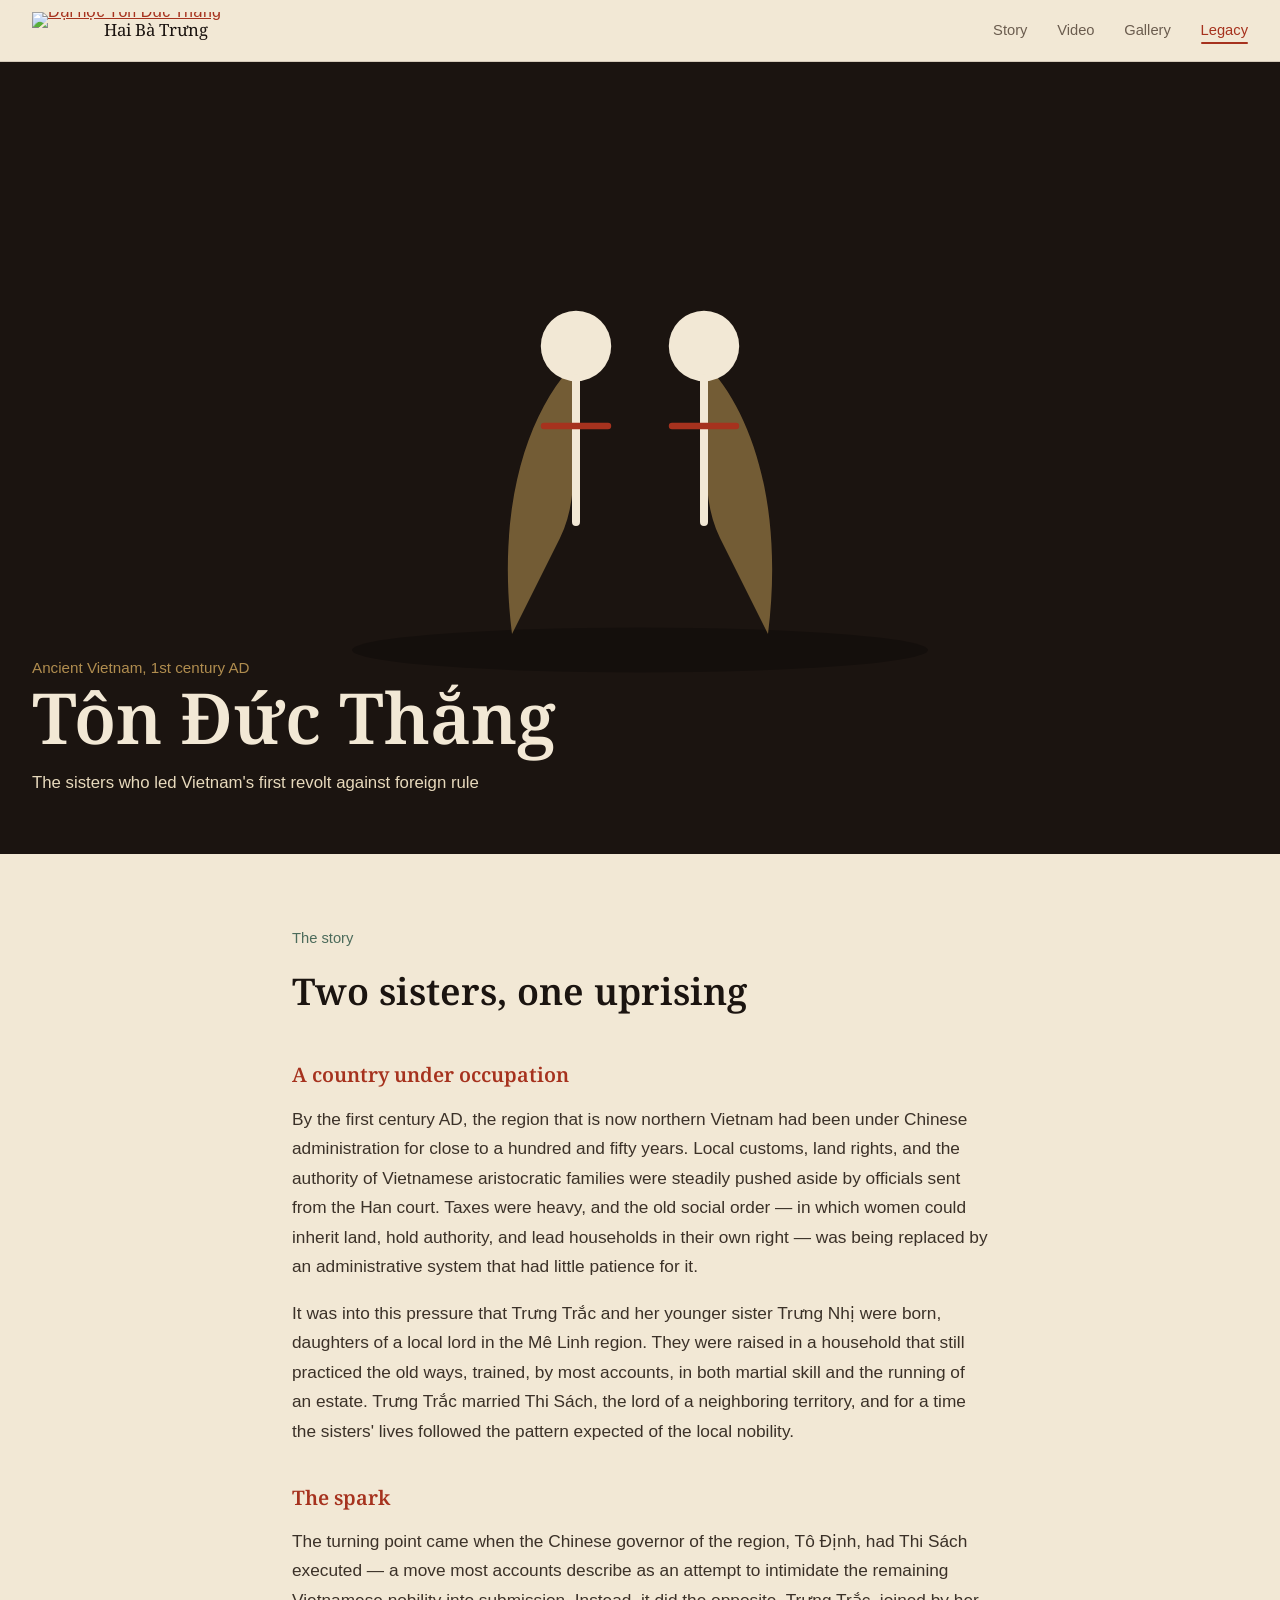
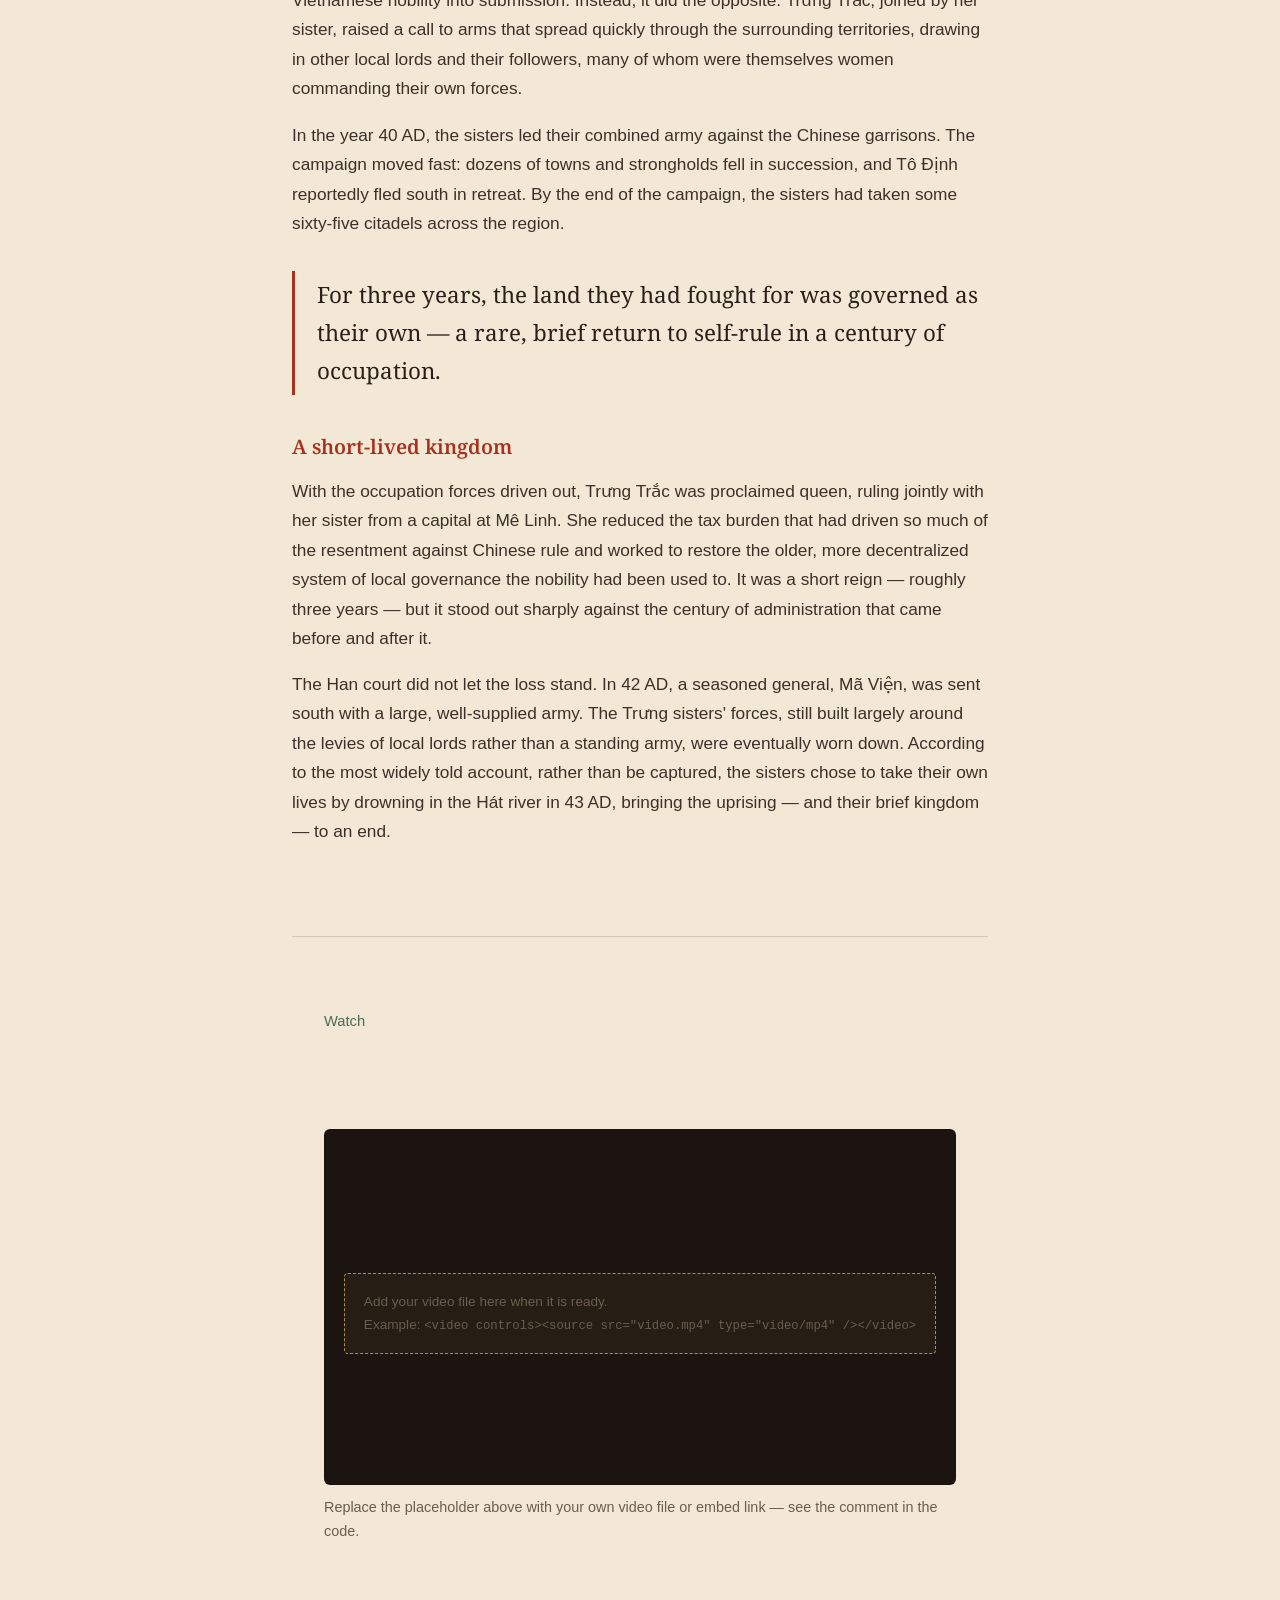
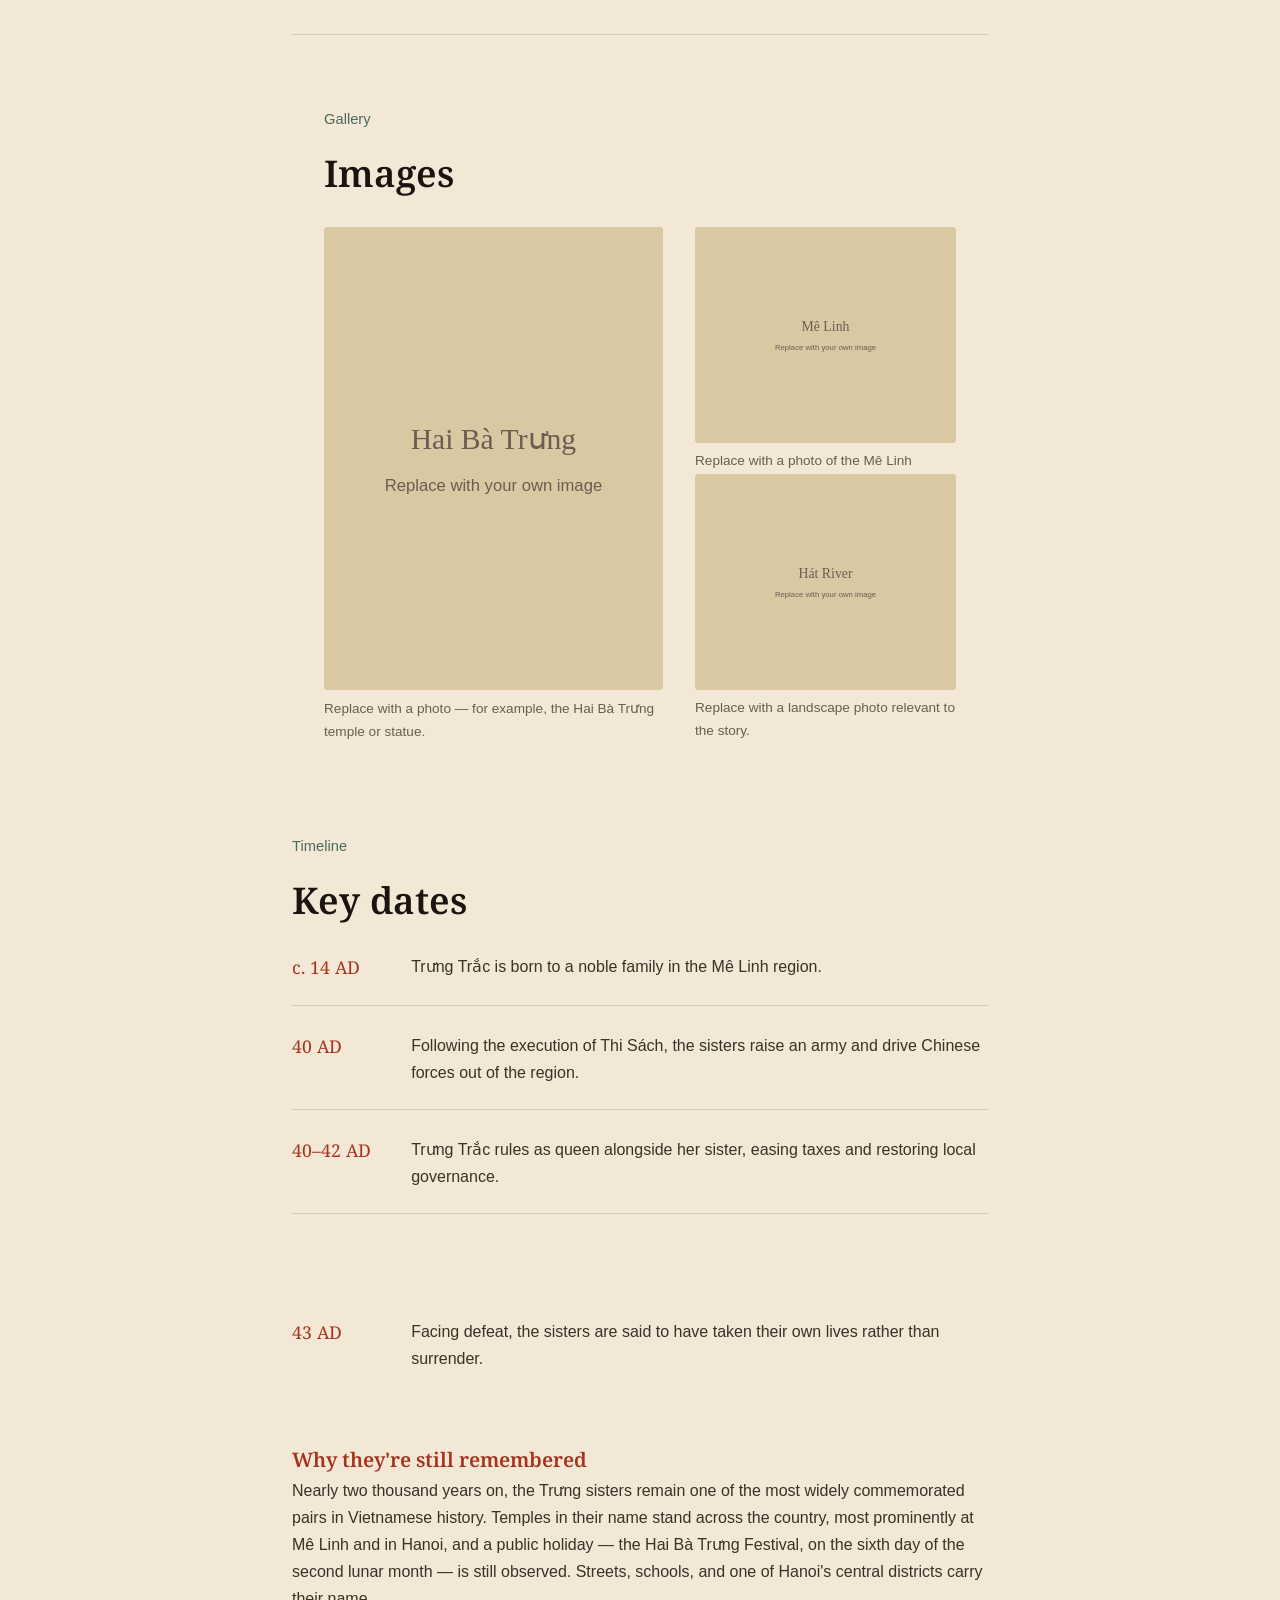
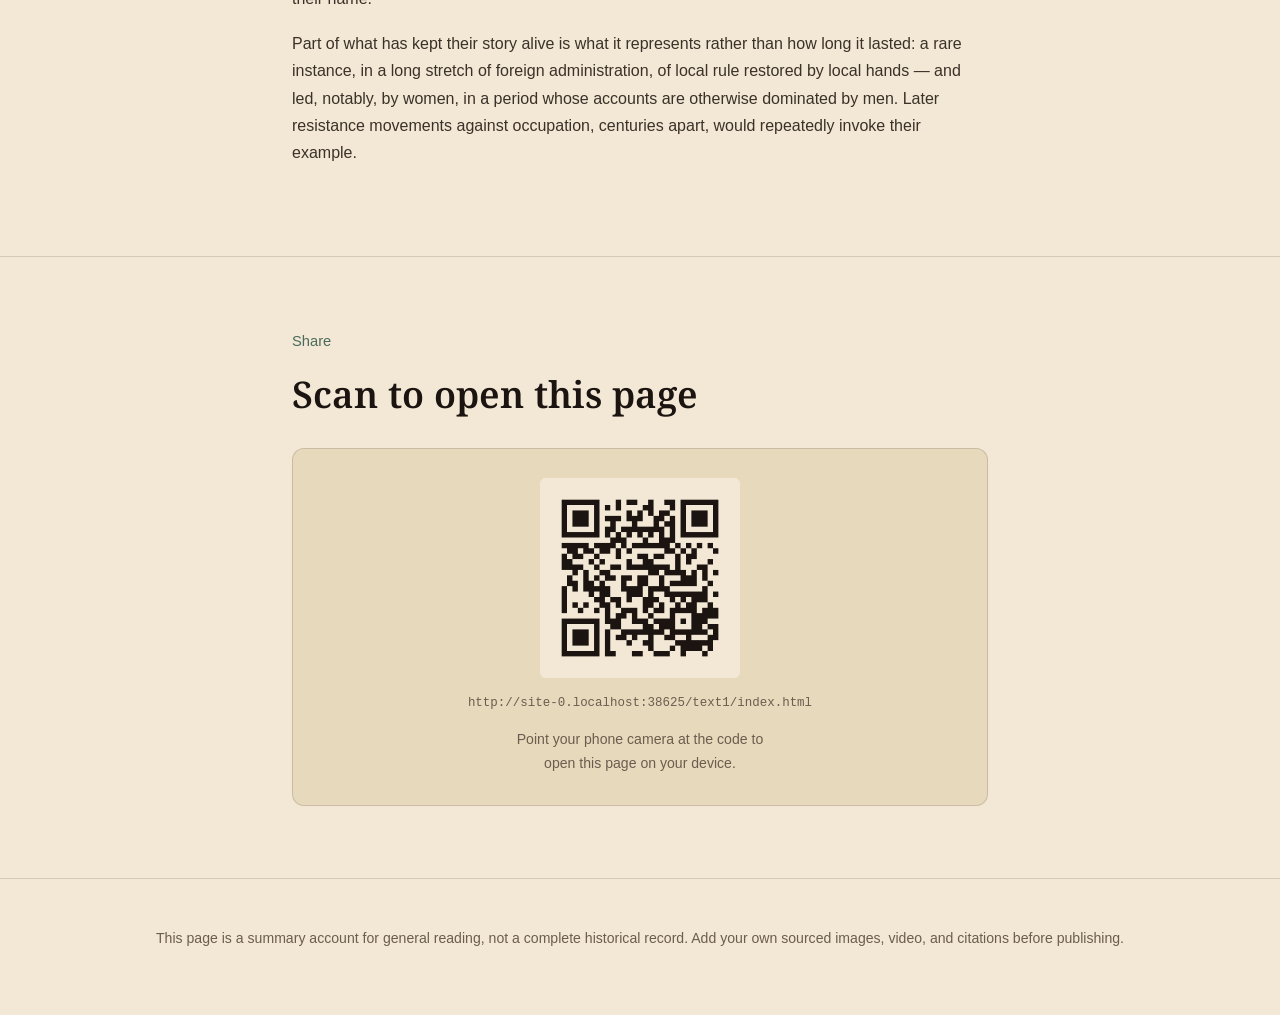
==== text1/index.html @ 2c102c3d "first commit" ====
<!doctype html>
<html lang="vi">
  <head>
    <meta charset="UTF-8" />
    <meta name="viewport" content="width=device-width, initial-scale=1.0" />
    <title>Hai Ba Trung The Trung Sisters</title>
    <link rel="preconnect" href="https://fonts.googleapis.com" />
    <link rel="preconnect" href="https://fonts.gstatic.com" crossorigin />
    <link
      href="https://fonts.googleapis.com/css2?family=Noto+Serif:wght@400;600;700&display=swap"
      rel="stylesheet"
    />
    <link rel="stylesheet" href="test.css" />
    <script src="test.js" defer></script>
  </head>
  <body>
    <a
      class="tdtu-logo"
      href="https://tdtu.edu.vn/"
      target="_blank"
      rel="noopener"
      aria-label="Đại học Tôn Đức Thắng"
    >
      <img
        src="https://tdtu.edu.vn/sites/www/files/logo-dh_0.png"
        alt="Đại học Tôn Đức Thắng"
      />
    </a>

    <div class="navbar">
      <div class="brand">Hai Bà Trưng</div>
      <nav aria-label="Main navigation">
        <a href="#story">Story</a>
        <a href="#video">Video</a>
        <a href="#gallery">Gallery</a>
        <a href="#legacy">Legacy</a>
      </nav>
    </div>

    <header class="hero">
      <div class="hero-art" aria-hidden="true">
        <svg viewBox="0 0 400 300">
          <ellipse
            cx="200"
            cy="270"
            rx="180"
            ry="14"
            fill="#000"
            opacity="0.25"
          />
          <path
            d="M120 260 C110 180 130 120 160 90 C155 130 165 170 150 200 Z"
            fill="#B08D4F"
            opacity="0.6"
          />
          <path
            d="M280 260 C290 180 270 120 240 90 C245 130 235 170 250 200 Z"
            fill="#B08D4F"
            opacity="0.6"
          />
          <circle cx="160" cy="80" r="22" fill="#F2E8D5" />
          <circle cx="240" cy="80" r="22" fill="#F2E8D5" />
          <path
            d="M160 100 L160 190 M240 100 L240 190"
            stroke="#F2E8D5"
            stroke-width="5"
            stroke-linecap="round"
          />
          <path
            d="M140 130 L180 130 M220 130 L260 130"
            stroke="#A6321E"
            stroke-width="4"
            stroke-linecap="round"
          />
        </svg>
      </div>
      <div class="hero-inner">
        <span class="hero-eyebrow">Ancient Vietnam, 1st century AD</span>
        <h1>Tôn Đức Thắng</h1>
        <span class="years"
          >The sisters who led Vietnam's first revolt against foreign rule</span
        >
      </div>
    </header>

    <main class="wrap">
      <section id="story" class="essay">
        <span class="kicker">The story</span>
        <h2>Two sisters, one uprising</h2>

        <h3>A country under occupation</h3>
        <p>
          By the first century AD, the region that is now northern Vietnam had
          been under Chinese administration for close to a hundred and fifty
          years. Local customs, land rights, and the authority of Vietnamese
          aristocratic families were steadily pushed aside by officials sent
          from the Han court. Taxes were heavy, and the old social order — in
          which women could inherit land, hold authority, and lead households in
          their own right — was being replaced by an administrative system that
          had little patience for it.
        </p>
        <p>
          It was into this pressure that Trưng Trắc and her younger sister Trưng
          Nhị were born, daughters of a local lord in the Mê Linh region. They
          were raised in a household that still practiced the old ways, trained,
          by most accounts, in both martial skill and the running of an estate.
          Trưng Trắc married Thi Sách, the lord of a neighboring territory, and
          for a time the sisters' lives followed the pattern expected of the
          local nobility.
        </p>

        <h3>The spark</h3>
        <p>
          The turning point came when the Chinese governor of the region, Tô
          Định, had Thi Sách executed — a move most accounts describe as an
          attempt to intimidate the remaining Vietnamese nobility into
          submission. Instead, it did the opposite. Trưng Trắc, joined by her
          sister, raised a call to arms that spread quickly through the
          surrounding territories, drawing in other local lords and their
          followers, many of whom were themselves women commanding their own
          forces.
        </p>
        <p>
          In the year 40 AD, the sisters led their combined army against the
          Chinese garrisons. The campaign moved fast: dozens of towns and
          strongholds fell in succession, and Tô Định reportedly fled south in
          retreat. By the end of the campaign, the sisters had taken some
          sixty-five citadels across the region.
        </p>

        <div class="pull-quote">
          For three years, the land they had fought for was governed as their
          own — a rare, brief return to self-rule in a century of occupation.
        </div>

        <h3>A short-lived kingdom</h3>
        <p>
          With the occupation forces driven out, Trưng Trắc was proclaimed
          queen, ruling jointly with her sister from a capital at Mê Linh. She
          reduced the tax burden that had driven so much of the resentment
          against Chinese rule and worked to restore the older, more
          decentralized system of local governance the nobility had been used
          to. It was a short reign — roughly three years — but it stood out
          sharply against the century of administration that came before and
          after it.
        </p>
        <p>
          The Han court did not let the loss stand. In 42 AD, a seasoned
          general, Mã Viện, was sent south with a large, well-supplied army. The
          Trưng sisters' forces, still built largely around the levies of local
          lords rather than a standing army, were eventually worn down.
          According to the most widely told account, rather than be captured,
          the sisters chose to take their own lives by drowning in the Hát river
          in 43 AD, bringing the uprising — and their brief kingdom — to an end.
        </p>
      </section>

      <section id="video" class="on-line">
        <div class="wrap">
          <span class="kicker">Watch</span>
          <h2>A short retelling</h2>
          <div class="video-frame">
            <!--
          Add your own video here. Two options:

          1) A file you host yourself:
             <video controls poster="your-poster-image.jpg">
               <source src="your-video-file.mp4" type="video/mp4">
             </video>

          2) An embedded YouTube video (replace VIDEO_ID):
             <iframe width="100%" height="100%"
               src="https://www.youtube.com/embed/VIDEO_ID"
               title="Hai Bà Trưng" allowfullscreen></iframe>
        -->
            <div class="media-slot" role="note">
              Add your video file here when it is ready.
              <br />
              Example:
              <code
                >&lt;video controls&gt;&lt;source src="video.mp4"
                type="video/mp4" /&gt;&lt;/video&gt;</code
              >
            </div>
          </div>
          <p class="video-caption">
            Replace the placeholder above with your own video file or embed link
            — see the comment in the code.
          </p>
        </div>
      </section>

      <section id="gallery" class="on-line">
        <div class="wrap-wide">
          <span class="kicker">Gallery</span>
          <h2>Images</h2>
          <div class="gallery">
            <figure class="tall">
              <img
                src="data:image/svg+xml;charset=UTF-8,%3Csvg%20xmlns%3D%22http%3A//www.w3.org/2000/svg%22%20viewBox%3D%220%200%20800%20500%22%3E%3Crect%20width%3D%22800%22%20height%3D%22500%22%20fill%3D%22%23d8c9a3%22/%3E%3Ctext%20x%3D%22400%22%20y%3D%22240%22%20text-anchor%3D%22middle%22%20font-family%3D%22Georgia%2Cserif%22%20font-size%3D%2232%22%20fill%3D%22%236b5d4f%22%3EHai%20B%C3%A0%20Tr%C6%B0ng%3C/text%3E%3Ctext%20x%3D%22400%22%20y%3D%22285%22%20text-anchor%3D%22middle%22%20font-family%3D%22Arial%2Csans-serif%22%20font-size%3D%2218%22%20fill%3D%22%236b5d4f%22%3EReplace%20with%20your%20own%20image%3C/text%3E%3C/svg%3E"
                alt="Statue or depiction of the Trưng sisters"
              />
              <figcaption>
                Replace with a photo — for example, the Hai Bà Trưng temple or
                statue.
              </figcaption>
            </figure>
            <figure>
              <img
                src="data:image/svg+xml;charset=UTF-8,%3Csvg%20xmlns%3D%22http%3A//www.w3.org/2000/svg%22%20viewBox%3D%220%200%20800%20500%22%3E%3Crect%20width%3D%22800%22%20height%3D%22500%22%20fill%3D%22%23d8c9a3%22/%3E%3Ctext%20x%3D%22400%22%20y%3D%22240%22%20text-anchor%3D%22middle%22%20font-family%3D%22Georgia%2Cserif%22%20font-size%3D%2232%22%20fill%3D%22%236b5d4f%22%3EM%C3%AA%20Linh%3C/text%3E%3Ctext%20x%3D%22400%22%20y%3D%22285%22%20text-anchor%3D%22middle%22%20font-family%3D%22Arial%2Csans-serif%22%20font-size%3D%2218%22%20fill%3D%22%236b5d4f%22%3EReplace%20with%20your%20own%20image%3C/text%3E%3C/svg%3E"
                alt="Mê Linh temple grounds"
              />
              <figcaption>
                Replace with a photo of the Mê Linh temple grounds.
              </figcaption>
            </figure>
            <figure>
              <img
                src="data:image/svg+xml;charset=UTF-8,%3Csvg%20xmlns%3D%22http%3A//www.w3.org/2000/svg%22%20viewBox%3D%220%200%20800%20500%22%3E%3Crect%20width%3D%22800%22%20height%3D%22500%22%20fill%3D%22%23d8c9a3%22/%3E%3Ctext%20x%3D%22400%22%20y%3D%22240%22%20text-anchor%3D%22middle%22%20font-family%3D%22Georgia%2Cserif%22%20font-size%3D%2232%22%20fill%3D%22%236b5d4f%22%3EH%C3%A1t%20River%3C/text%3E%3Ctext%20x%3D%22400%22%20y%3D%22285%22%20text-anchor%3D%22middle%22%20font-family%3D%22Arial%2Csans-serif%22%20font-size%3D%2218%22%20fill%3D%22%236b5d4f%22%3EReplace%20with%20your%20own%20image%3C/text%3E%3C/svg%3E"
                alt="Hát river landscape"
              />
              <figcaption>
                Replace with a landscape photo relevant to the story.
              </figcaption>
            </figure>
          </div>
        </div>
      </section>

      <section id="legacy">
        <span class="kicker">Timeline</span>
        <h2>Key dates</h2>
        <div class="timeline">
          <div class="row">
            <span class="yr">c. 14 AD</span
            ><span class="desc"
              >Trưng Trắc is born to a noble family in the Mê Linh region.</span
            >
          </div>
          <div class="row">
            <span class="yr">40 AD</span
            ><span class="desc"
              >Following the execution of Thi Sách, the sisters raise an army
              and drive Chinese forces out of the region.</span
            >
          </div>
          <div class="row">
            <span class="yr">40–42 AD</span
            ><span class="desc"
              >Trưng Trắc rules as queen alongside her sister, easing taxes and
              restoring local governance.</span
            >
          </div>
          <div class="row">
            <span class="yr">42 AD</span
            ><span class="desc"
              >The Han court sends General Mã Viện to retake the
              territory.</span
            >
          </div>
          <div class="row">
            <span class="yr">43 AD</span
            ><span class="desc"
              >Facing defeat, the sisters are said to have taken their own lives
              rather than surrender.</span
            >
          </div>
        </div>

        <h3 class="essay legacy-heading">Why they're still remembered</h3>
        <p>
          Nearly two thousand years on, the Trưng sisters remain one of the most
          widely commemorated pairs in Vietnamese history. Temples in their name
          stand across the country, most prominently at Mê Linh and in Hanoi,
          and a public holiday — the Hai Bà Trưng Festival, on the sixth day of
          the second lunar month — is still observed. Streets, schools, and one
          of Hanoi's central districts carry their name.
        </p>
        <p>
          Part of what has kept their story alive is what it represents rather
          than how long it lasted: a rare instance, in a long stretch of foreign
          administration, of local rule restored by local hands — and led,
          notably, by women, in a period whose accounts are otherwise dominated
          by men. Later resistance movements against occupation, centuries
          apart, would repeatedly invoke their example.
        </p>
      </section>
    </main>

    <section id="share" class="on-line share">
      <div class="wrap">
        <span class="kicker">Share</span>
        <h2>Scan to open this page</h2>
        <div class="qr-card">
          <canvas
            id="qr-canvas"
            width="240"
            height="240"
            role="img"
            aria-label="QR code linking to this page"
          ></canvas>
          <p class="qr-url" id="qr-url"></p>
          <p class="qr-hint">
            Point your phone camera at the code to open this page on your
            device.
          </p>
        </div>
      </div>
    </section>

    <footer>
      This page is a summary account for general reading, not a complete
      historical record. Add your own sourced images, video, and citations
      before publishing.
    </footer>
  </body>
</html>
---- text1/test.css ----
:root {
  --ink: #1b1410;
  --paper: #f2e8d5;
  --paper-dim: #e7d9bc;
  --lacquer: #a6321e;
  --bronze: #b08d4f;
  --jade: #4c6b5b;
  --ink-soft: #6b5d4f;
  --line: rgba(27, 20, 16, 0.14);
}
* {
  box-sizing: border-box;
}
html {
  scroll-behavior: smooth;
}
body {
  margin: 0;
  background: var(--paper);
  color: var(--ink);
  font-family: "Karla", sans-serif;
  line-height: 1.7;
  -webkit-font-smoothing: antialiased;
}
h1,
h2,
h3,
.display {
  font-family: "Noto Serif", Georgia, "Times New Roman", serif;
  margin: 0;
  font-weight: 600;
}
p {
  margin: 0 0 1.1rem;
  color: #3b3128;
}
a {
  color: var(--lacquer);
}
img,
video {
  max-width: 100%;
  display: block;
}
@media (prefers-reduced-motion: reduce) {
  * {
    animation: none !important;
    transition: none !important;
  }
}

/* ---------- NAV ---------- */
/* ---------- TDTU LOGO (fixed top-left) ---------- */
.tdtu-logo {
  position: fixed;
  top: 0.75rem;
  left: 2rem;
  z-index: 30;
  display: block;
  line-height: 0;
}
.tdtu-logo img {
  display: block;
  height: 44px;
  width: auto;
}
@media (max-width: 640px) {
  .tdtu-logo {
    top: 0.5rem;
    left: 1rem;
  }
  .tdtu-logo img {
    height: 34px;
  }
}

.navbar {
  position: sticky;
  top: 0;
  z-index: 20;
  display: flex;
  justify-content: space-between;
  align-items: center;
  padding: 1rem 2rem;
  background: rgba(242, 232, 213, 0.92);
  backdrop-filter: blur(6px);
  border-bottom: 1px solid var(--line);
  font-size: 0.92rem;
}
.navbar .brand {
  font-family: "Noto Serif", Georgia, "Times New Roman", serif;
  font-size: 1.05rem;
  margin-left: 4.5rem;
}
@media (max-width: 640px) {
  .navbar .brand {
    margin-left: 0;
  }
}
.navbar nav a {
  text-decoration: none;
  color: var(--ink-soft);
  margin-left: 1.6rem;
}
.navbar nav a:hover {
  color: var(--lacquer);
}

/* ---------- HERO ---------- */
.hero {
  position: relative;
  min-height: 88vh;
  display: flex;
  align-items: flex-end;
  background:
    linear-gradient(180deg, rgba(27, 20, 16, 0.15), rgba(27, 20, 16, 0.72)),
    var(--ink);
  overflow: hidden;
}
.hero-art {
  position: absolute;
  inset: 0;
  display: flex;
  align-items: center;
  justify-content: center;
  opacity: 0.9;
}
.hero-art svg {
  width: min(85vw, 640px);
}
.hero-inner {
  position: relative;
  z-index: 2;
  padding: 3.5rem 2rem;
  max-width: 900px;
}
.hero-eyebrow {
  color: var(--bronze);
  font-size: 0.95rem;
  margin-bottom: 0.8rem;
}
.hero h1 {
  color: var(--paper);
  font-size: clamp(2.4rem, 6vw, 4.4rem);
  line-height: 1.05;
  white-space: nowrap;
}
.hero .years {
  color: var(--paper-dim);
  font-size: 1.05rem;
  margin-top: 0.9rem;
  display: block;
}

/* ---------- MEDIA NOTE ---------- */
.media-slot {
  border: 1px dashed var(--bronze);
  background: rgba(176, 141, 79, 0.08);
  border-radius: 4px;
  padding: 1rem 1.2rem;
  font-size: 0.85rem;
  color: var(--ink-soft);
  margin-top: 0.8rem;
}

/* ---------- CONTAINER ---------- */
.wrap {
  max-width: 760px;
  margin: 0 auto;
  padding: 0 2rem;
}
.wrap-wide {
  max-width: 980px;
  margin: 0 auto;
  padding: 0 2rem;
}

section {
  padding: 4.5rem 0;
}
section.on-line {
  border-top: 1px solid var(--line);
}

.kicker {
  color: var(--jade);
  font-size: 0.92rem;
  margin-bottom: 0.6rem;
  display: block;
}
h2 {
  font-size: clamp(1.7rem, 3.4vw, 2.3rem);
  margin-bottom: 1.4rem;
}

.essay p {
  font-size: 1.08rem;
}
.essay h3 {
  font-size: 1.25rem;
  margin: 2.2rem 0 0.8rem;
  color: var(--lacquer);
}
.pull-quote {
  border-left: 3px solid var(--lacquer);
  padding: 0.3rem 0 0.3rem 1.4rem;
  margin: 2rem 0;
  font-family: "Noto Serif", Georgia, "Times New Roman", serif;
  font-size: 1.4rem;
  color: #2a2019;
}

/* ---------- VIDEO ---------- */
.video-frame {
  position: relative;
  width: 100%;
  aspect-ratio: 16/9;
  background: var(--ink);
  border-radius: 6px;
  overflow: hidden;
  display: flex;
  align-items: center;
  justify-content: center;
}
.video-frame video {
  width: 100%;
  height: 100%;
  object-fit: cover;
}
code {
  font-family: Consolas, "Courier New", monospace;
  font-size: 0.9em;
}

.video-caption {
  font-size: 0.9rem;
  color: var(--ink-soft);
  margin-top: 0.7rem;
}

/* ---------- GALLERY ---------- */
.gallery {
  display: grid;
  grid-template-columns: 1.3fr 1fr;
  gap: 2rem;
}
.gallery figure {
  margin: 0;
}
.gallery .tall {
  grid-row: span 2;
}
.gallery img {
  width: 100%;
  height: 100%;
  object-fit: cover;
  border-radius: 4px;
  background: #d8c9a3;
}
.gallery figcaption {
  font-size: 0.85rem;
  color: var(--ink-soft);
  margin-top: 0.4rem;
}
@media (max-width: 640px) {
  .navbar {
    flex-direction: column;
    align-items: flex-start;
    gap: 0.6rem;
    padding: 0.8rem 1rem;
  }

  .navbar nav {
    display: flex;
    flex-wrap: wrap;
    gap: 0.8rem;
  }

  .navbar nav a {
    margin-left: 0;
  }

  .gallery {
    grid-template-columns: 1fr;
  }
  .gallery .tall {
    grid-row: auto;
  }
}

/* ---------- TIMELINE STRIP ---------- */
.timeline {
  display: grid;
  gap: 1.6rem;
}
.timeline .row {
  display: grid;
  grid-template-columns: 100px 1fr;
  gap: 1.2rem;
  padding-bottom: 1.4rem;
  border-bottom: 1px solid var(--line);
}
.timeline .row:last-child {
  border-bottom: none;
}
.timeline .yr {
  font-family: "Noto Serif", Georgia, "Times New Roman", serif;
  color: var(--lacquer);
  font-size: 1.1rem;
}
.timeline .desc {
  color: #3b3128;
}

.legacy-heading {
  margin-top: 3rem;
  font-size: 1.25rem;
  color: var(--lacquer);
}

/* ---------- SHARE / QR ---------- */
.share .qr-card {
  display: flex;
  flex-direction: column;
  align-items: center;
  gap: 0.9rem;
  padding: 1.8rem;
  background: var(--paper-dim);
  border: 1px solid var(--line);
  border-radius: 12px;
}
.qr-card canvas {
  width: 200px;
  height: 200px;
  border-radius: 6px;
  background: var(--paper);
}
.qr-url {
  margin: 0;
  font-family: Consolas, "Courier New", monospace;
  font-size: 0.78rem;
  color: var(--ink-soft);
  word-break: break-all;
  text-align: center;
}
.qr-hint {
  margin: 0;
  font-size: 0.88rem;
  color: var(--ink-soft);
  text-align: center;
  max-width: 34ch;
}

/* ---------- FOOTER ---------- */
footer {
  border-top: 1px solid var(--line);
  padding: 3rem 2rem 4rem;
  text-align: center;
  color: var(--ink-soft);
  font-size: 0.88rem;
}
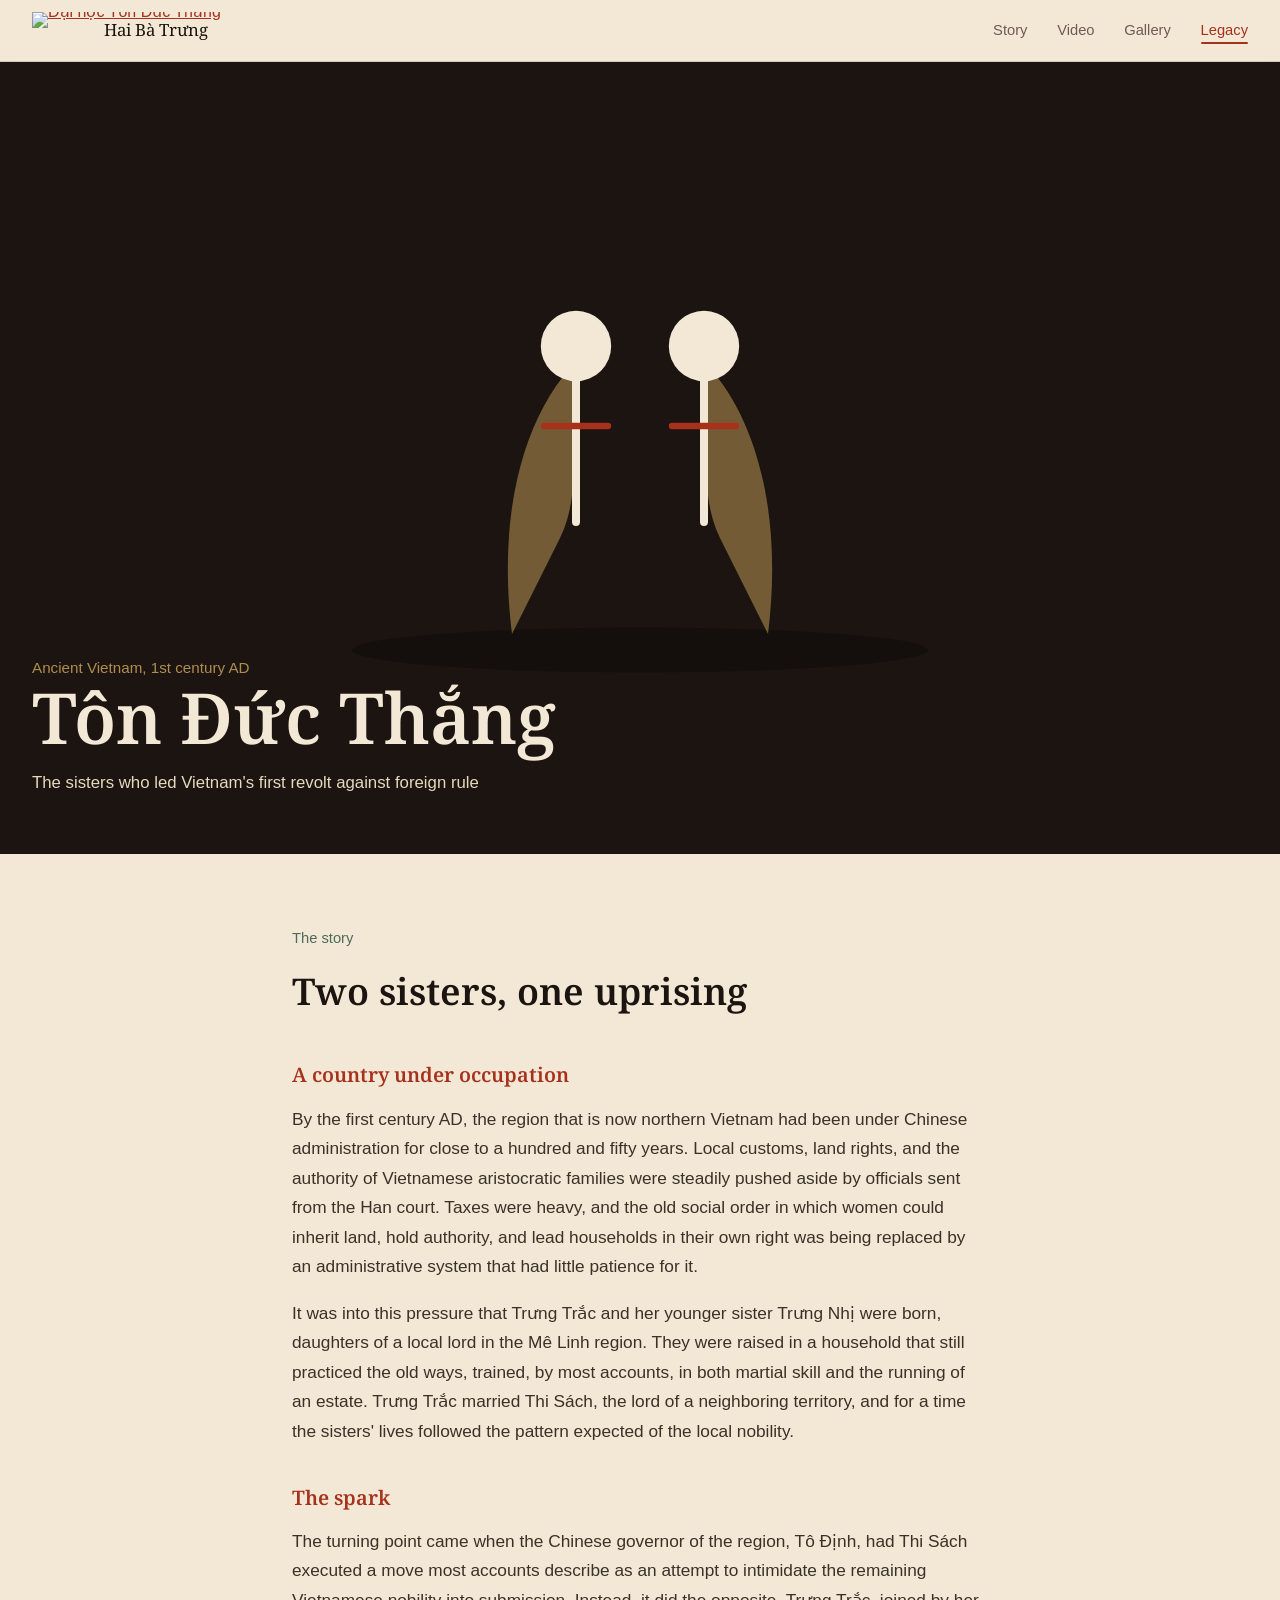
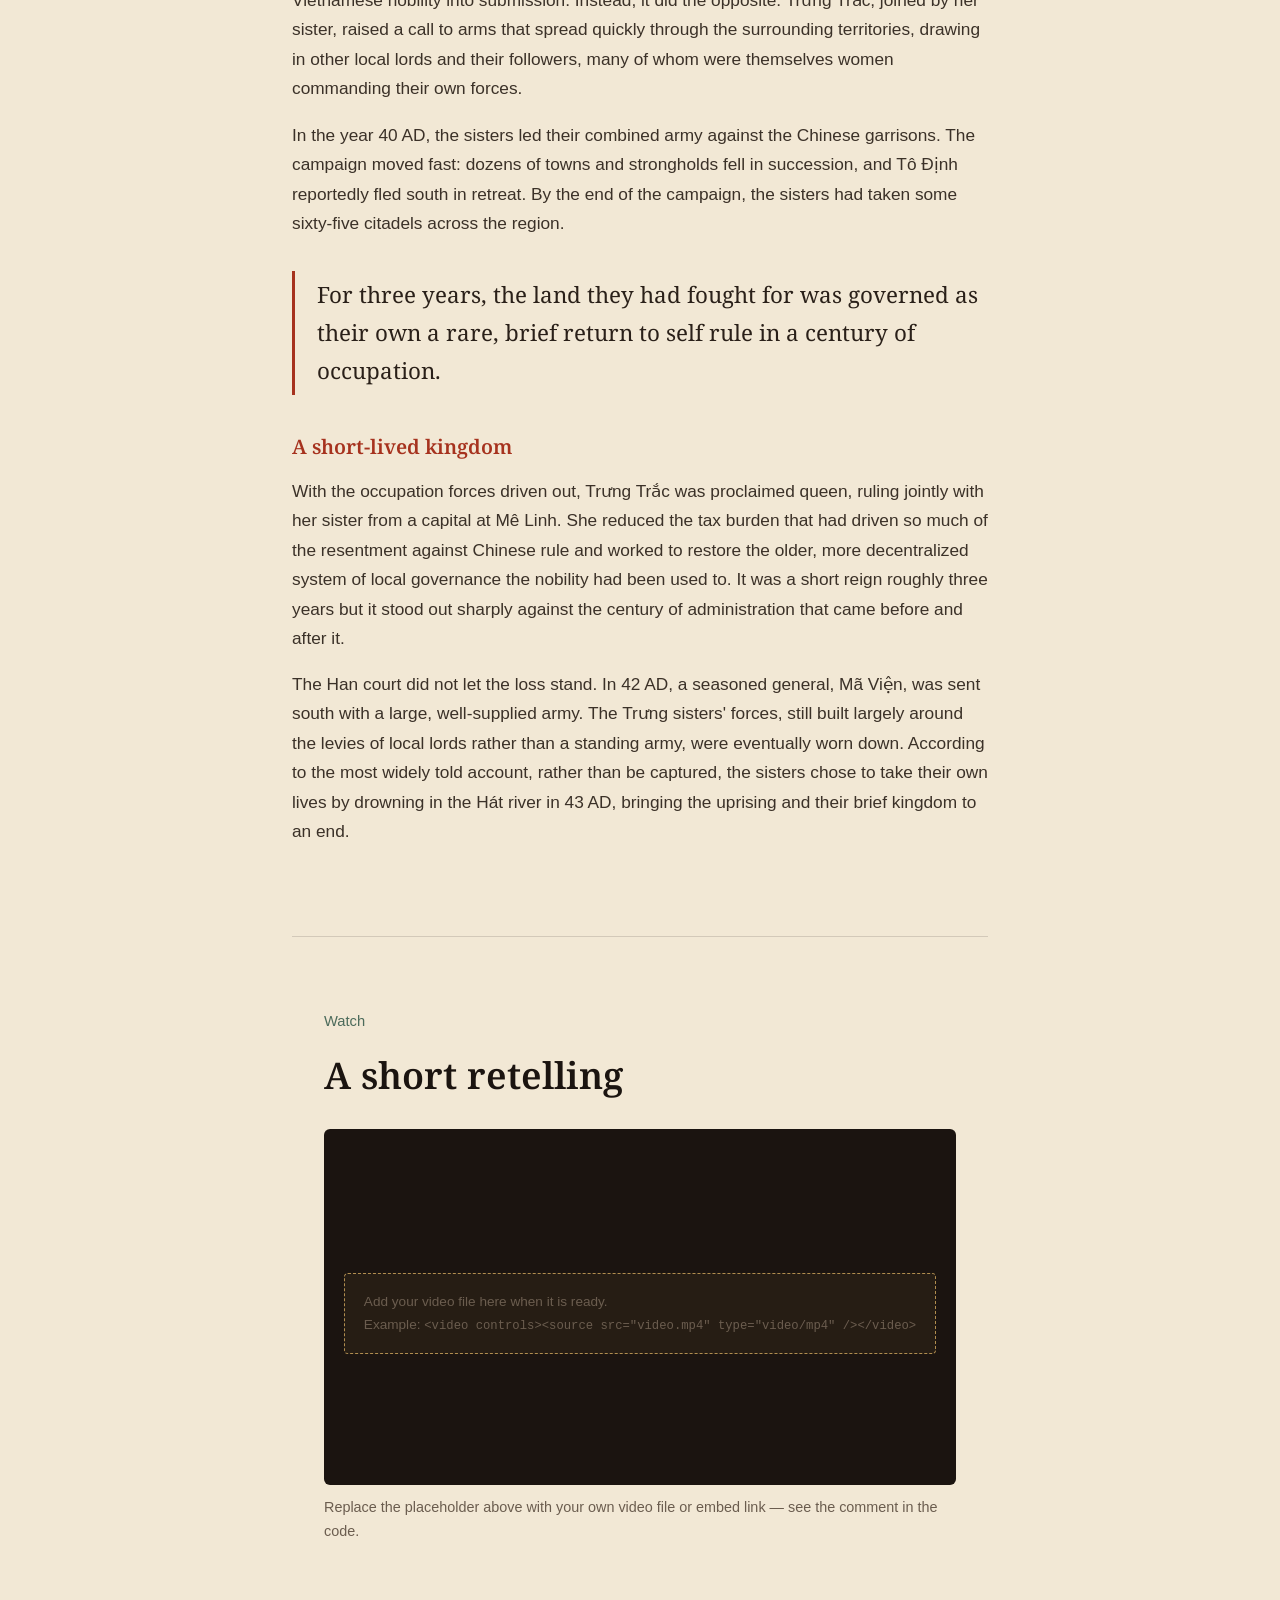
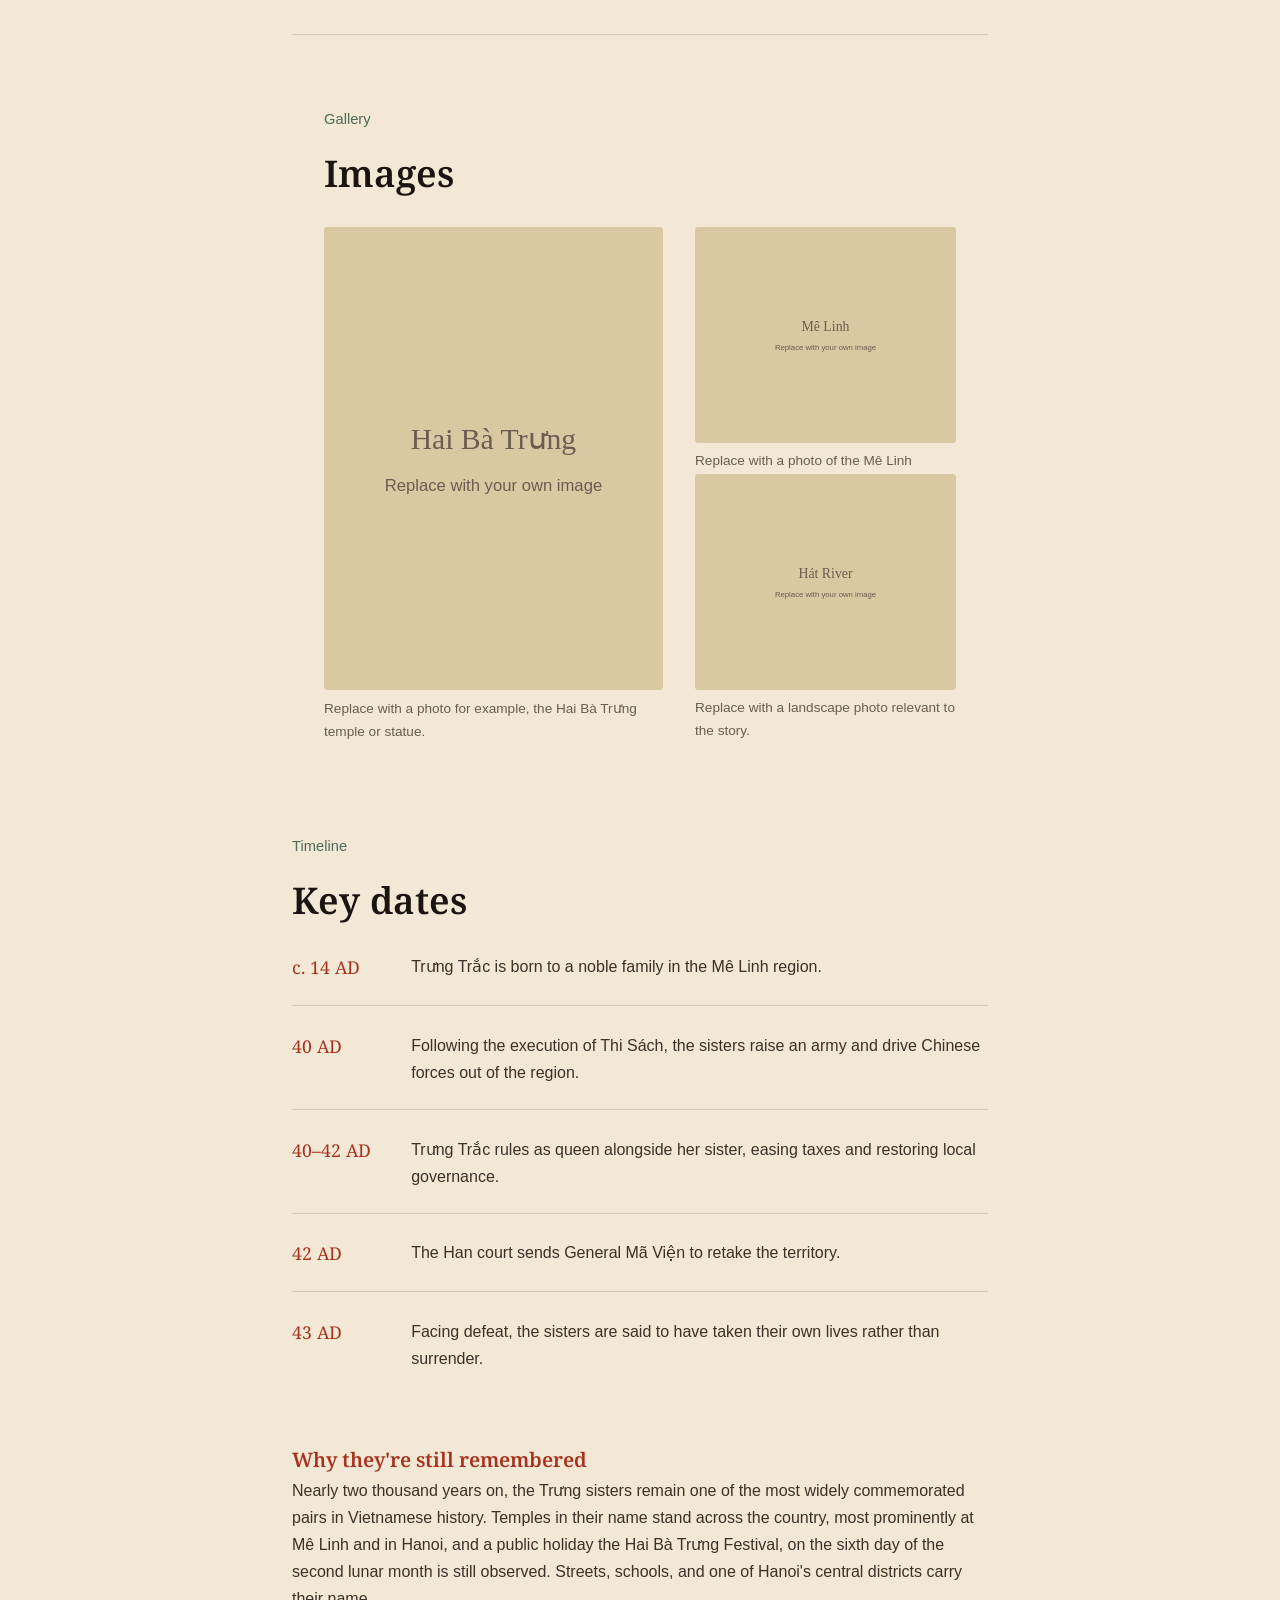
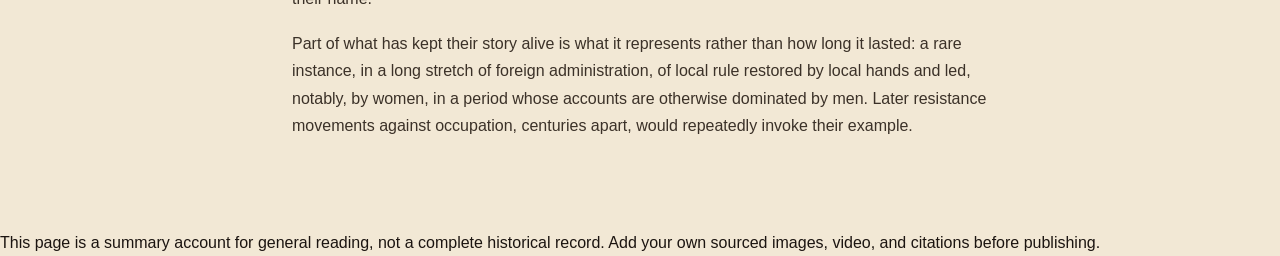
==== commit 3543d0c6: "Commit dau tien cho du an" ====
--- a/text1/index.html
+++ b/text1/index.html
@@ -94,9 +94,9 @@
           been under Chinese administration for close to a hundred and fifty
           years. Local customs, land rights, and the authority of Vietnamese
           aristocratic families were steadily pushed aside by officials sent
-          from the Han court. Taxes were heavy, and the old social order — in
+          from the Han court. Taxes were heavy, and the old social order in
           which women could inherit land, hold authority, and lead households in
-          their own right — was being replaced by an administrative system that
+          their own right was being replaced by an administrative system that
           had little patience for it.
         </p>
         <p>
@@ -112,7 +112,7 @@
         <h3>The spark</h3>
         <p>
           The turning point came when the Chinese governor of the region, Tô
-          Định, had Thi Sách executed — a move most accounts describe as an
+          Định, had Thi Sách executed a move most accounts describe as an
           attempt to intimidate the remaining Vietnamese nobility into
           submission. Instead, it did the opposite. Trưng Trắc, joined by her
           sister, raised a call to arms that spread quickly through the
@@ -130,7 +130,7 @@
 
         <div class="pull-quote">
           For three years, the land they had fought for was governed as their
-          own — a rare, brief return to self-rule in a century of occupation.
+          own a rare, brief return to self rule in a century of occupation.
         </div>
 
         <h3>A short-lived kingdom</h3>
@@ -140,9 +140,8 @@
           reduced the tax burden that had driven so much of the resentment
           against Chinese rule and worked to restore the older, more
           decentralized system of local governance the nobility had been used
-          to. It was a short reign — roughly three years — but it stood out
-          sharply against the century of administration that came before and
-          after it.
+          to. It was a short reign roughly three years but it stood out sharply
+          against the century of administration that came before and after it.
         </p>
         <p>
           The Han court did not let the loss stand. In 42 AD, a seasoned
@@ -151,7 +150,7 @@
           lords rather than a standing army, were eventually worn down.
           According to the most widely told account, rather than be captured,
           the sisters chose to take their own lives by drowning in the Hát river
-          in 43 AD, bringing the uprising — and their brief kingdom — to an end.
+          in 43 AD, bringing the uprising and their brief kingdom to an end.
         </p>
       </section>
 
@@ -201,7 +200,7 @@
                 alt="Statue or depiction of the Trưng sisters"
               />
               <figcaption>
-                Replace with a photo — for example, the Hai Bà Trưng temple or
+                Replace with a photo for example, the Hai Bà Trưng temple or
                 statue.
               </figcaption>
             </figure>
@@ -272,42 +271,20 @@
           Nearly two thousand years on, the Trưng sisters remain one of the most
           widely commemorated pairs in Vietnamese history. Temples in their name
           stand across the country, most prominently at Mê Linh and in Hanoi,
-          and a public holiday — the Hai Bà Trưng Festival, on the sixth day of
-          the second lunar month — is still observed. Streets, schools, and one
-          of Hanoi's central districts carry their name.
+          and a public holiday the Hai Bà Trưng Festival, on the sixth day of
+          the second lunar month is still observed. Streets, schools, and one of
+          Hanoi's central districts carry their name.
         </p>
         <p>
           Part of what has kept their story alive is what it represents rather
           than how long it lasted: a rare instance, in a long stretch of foreign
-          administration, of local rule restored by local hands — and led,
+          administration, of local rule restored by local hands and led,
           notably, by women, in a period whose accounts are otherwise dominated
           by men. Later resistance movements against occupation, centuries
           apart, would repeatedly invoke their example.
         </p>
       </section>
     </main>
-
-    <section id="share" class="on-line share">
-      <div class="wrap">
-        <span class="kicker">Share</span>
-        <h2>Scan to open this page</h2>
-        <div class="qr-card">
-          <canvas
-            id="qr-canvas"
-            width="240"
-            height="240"
-            role="img"
-            aria-label="QR code linking to this page"
-          ></canvas>
-          <p class="qr-url" id="qr-url"></p>
-          <p class="qr-hint">
-            Point your phone camera at the code to open this page on your
-            device.
-          </p>
-        </div>
-      </div>
-    </section>
-
     <footer>
       This page is a summary account for general reading, not a complete
       historical record. Add your own sourced images, video, and citations
--- a/text1/test.css
+++ b/text1/test.css
@@ -98,12 +98,27 @@
   }
 }
 .navbar nav a {
+  position: relative;
   text-decoration: none;
   color: var(--ink-soft);
   margin-left: 1.6rem;
+  transition: color 0.25s ease;
 }
 .navbar nav a:hover {
   color: var(--lacquer);
+}
+.navbar nav a.active {
+  color: var(--lacquer);
+}
+.navbar nav a.active::after {
+  content: "";
+  position: absolute;
+  left: 0;
+  right: 0;
+  bottom: -6px;
+  height: 2px;
+  background: var(--lacquer);
+  border-radius: 2px;
 }
 
 /* ---------- HERO ---------- */
@@ -317,45 +332,3 @@
   font-size: 1.25rem;
   color: var(--lacquer);
 }
-
-/* ---------- SHARE / QR ---------- */
-.share .qr-card {
-  display: flex;
-  flex-direction: column;
-  align-items: center;
-  gap: 0.9rem;
-  padding: 1.8rem;
-  background: var(--paper-dim);
-  border: 1px solid var(--line);
-  border-radius: 12px;
-}
-.qr-card canvas {
-  width: 200px;
-  height: 200px;
-  border-radius: 6px;
-  background: var(--paper);
-}
-.qr-url {
-  margin: 0;
-  font-family: Consolas, "Courier New", monospace;
-  font-size: 0.78rem;
-  color: var(--ink-soft);
-  word-break: break-all;
-  text-align: center;
-}
-.qr-hint {
-  margin: 0;
-  font-size: 0.88rem;
-  color: var(--ink-soft);
-  text-align: center;
-  max-width: 34ch;
-}
-
-/* ---------- FOOTER ---------- */
-footer {
-  border-top: 1px solid var(--line);
-  padding: 3rem 2rem 4rem;
-  text-align: center;
-  color: var(--ink-soft);
-  font-size: 0.88rem;
-}
